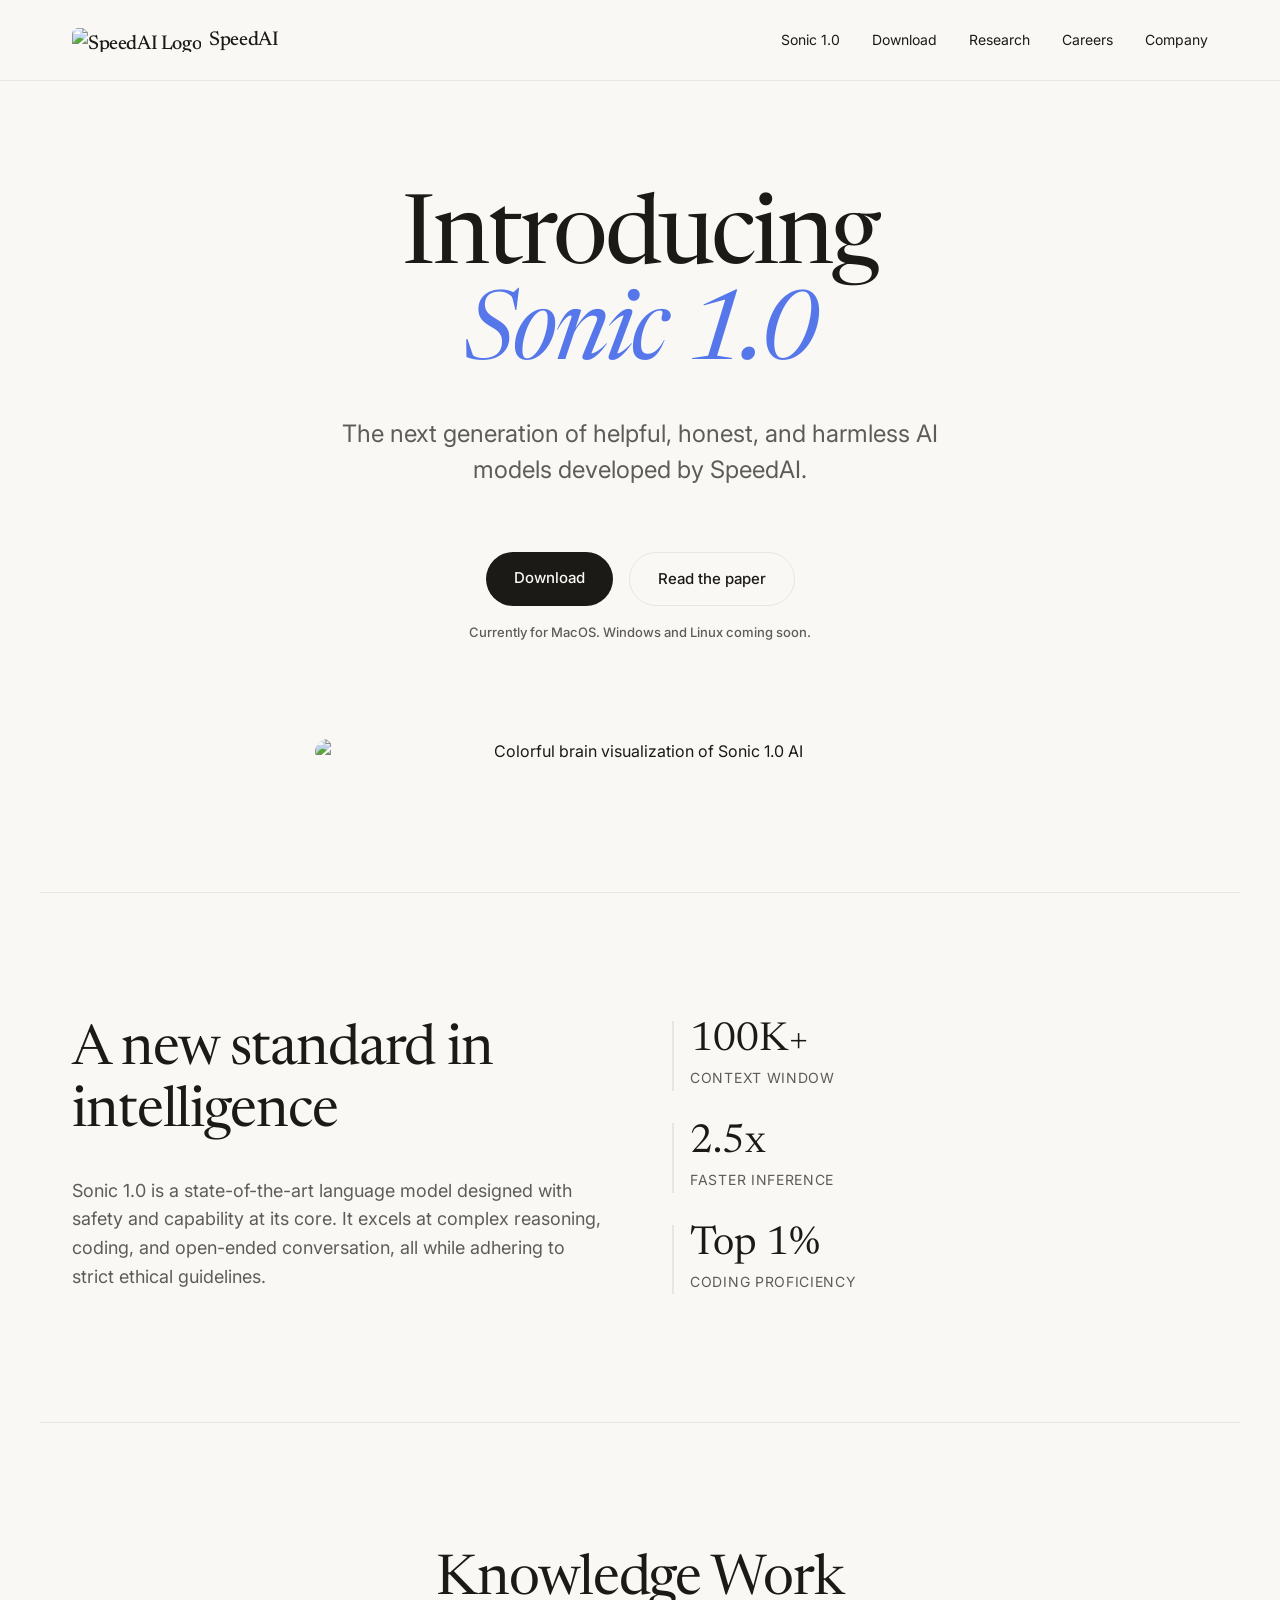
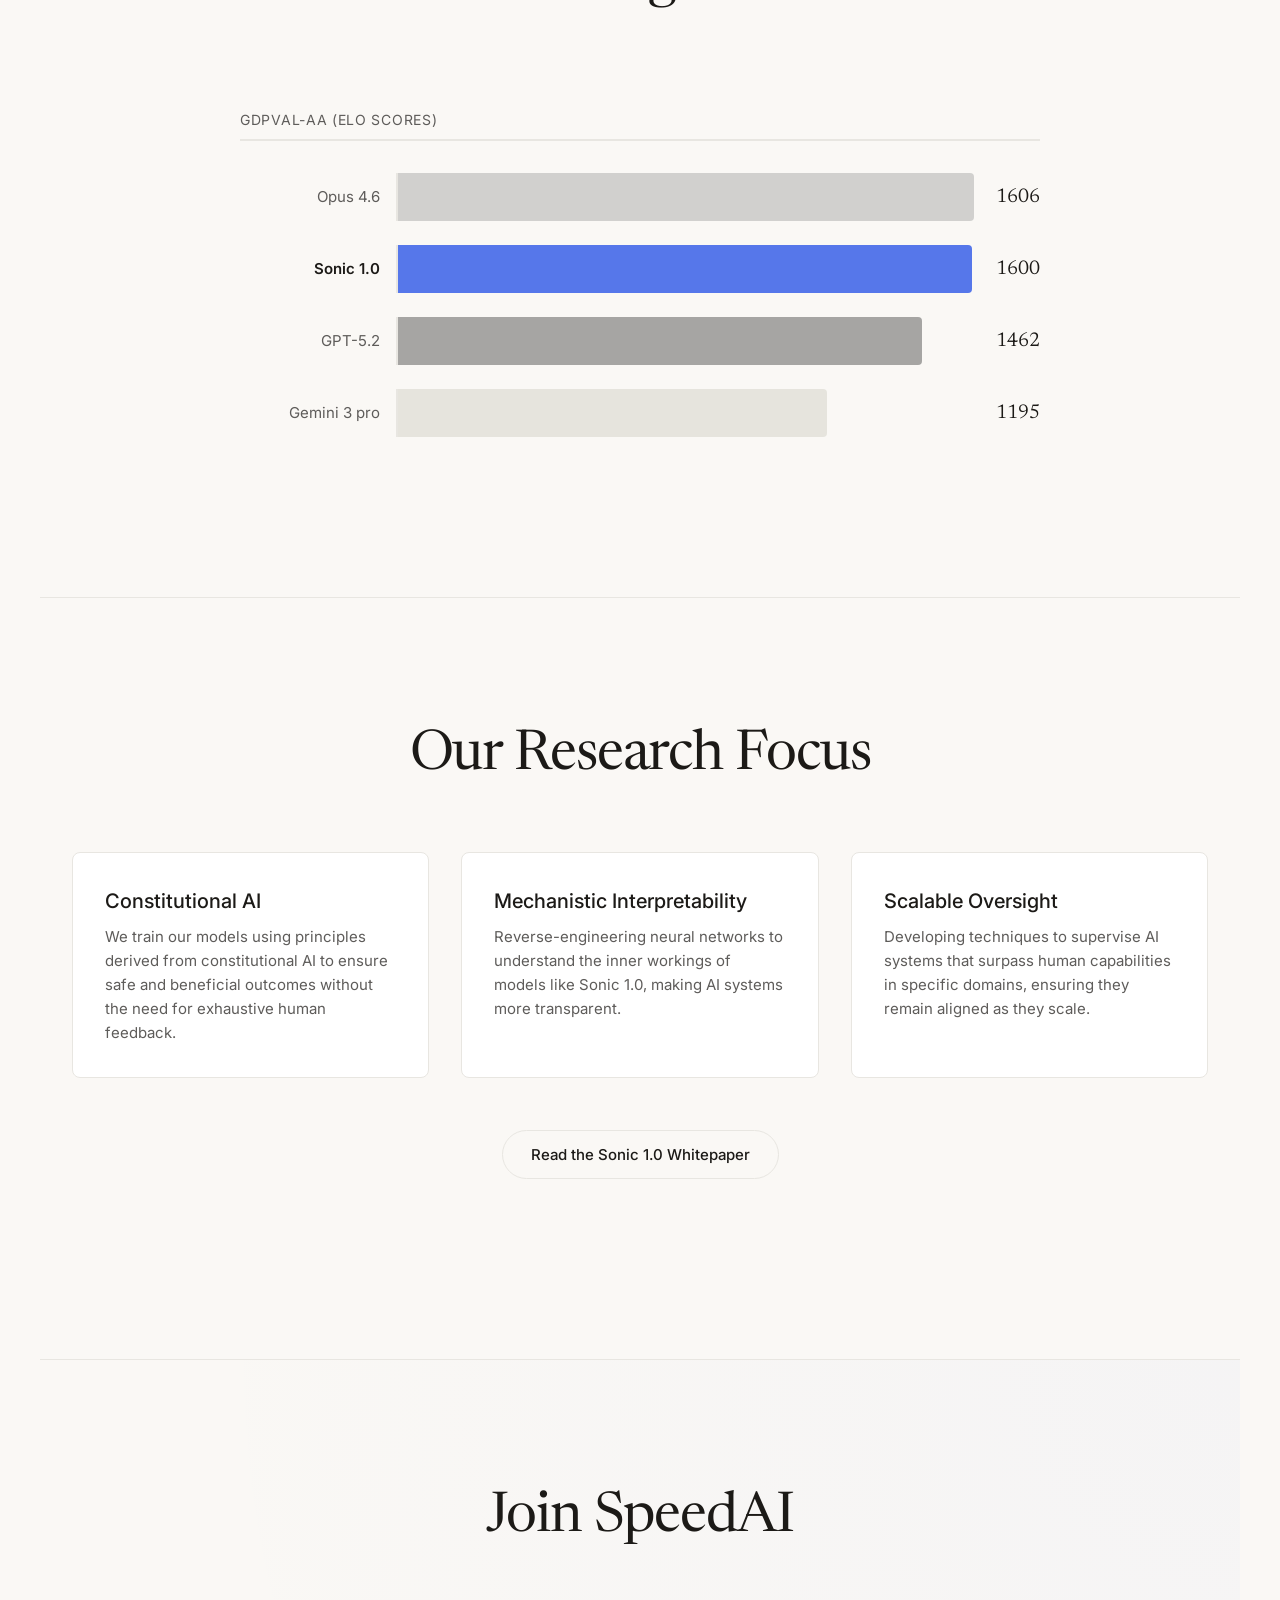
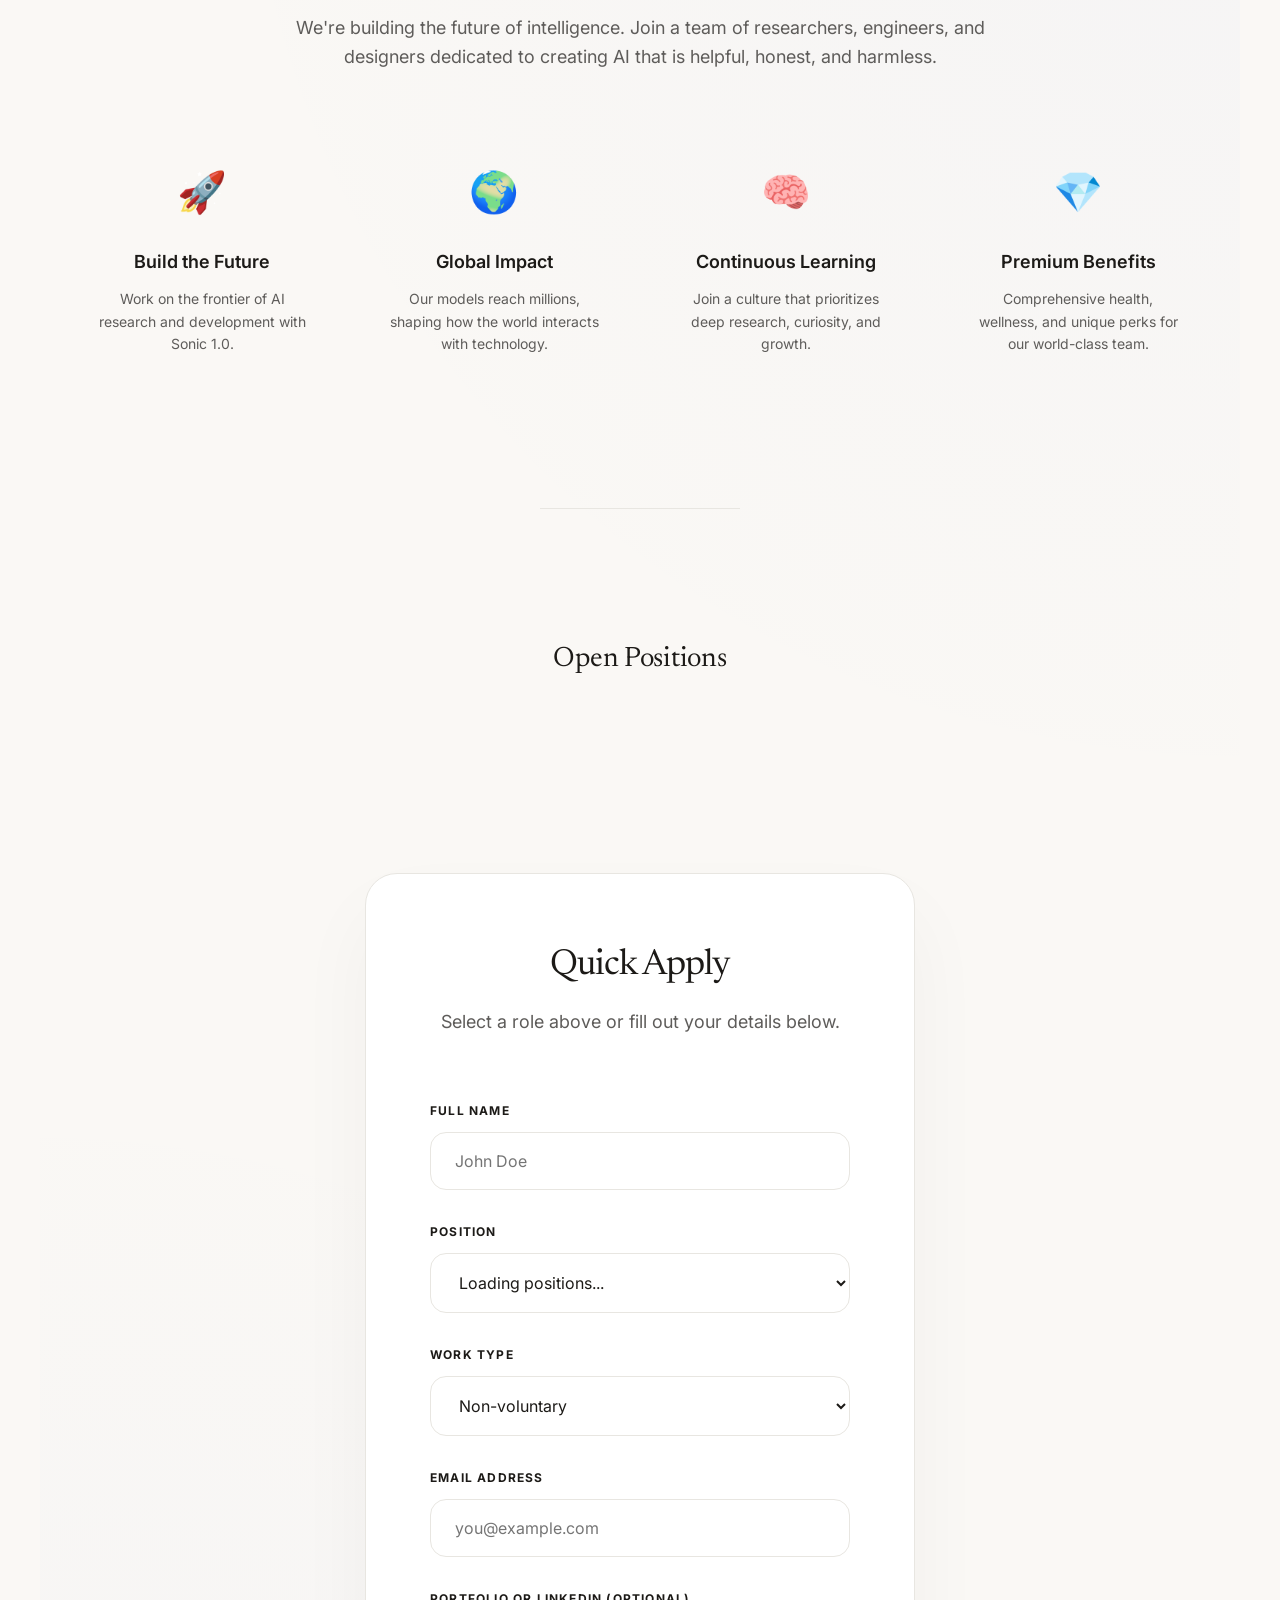
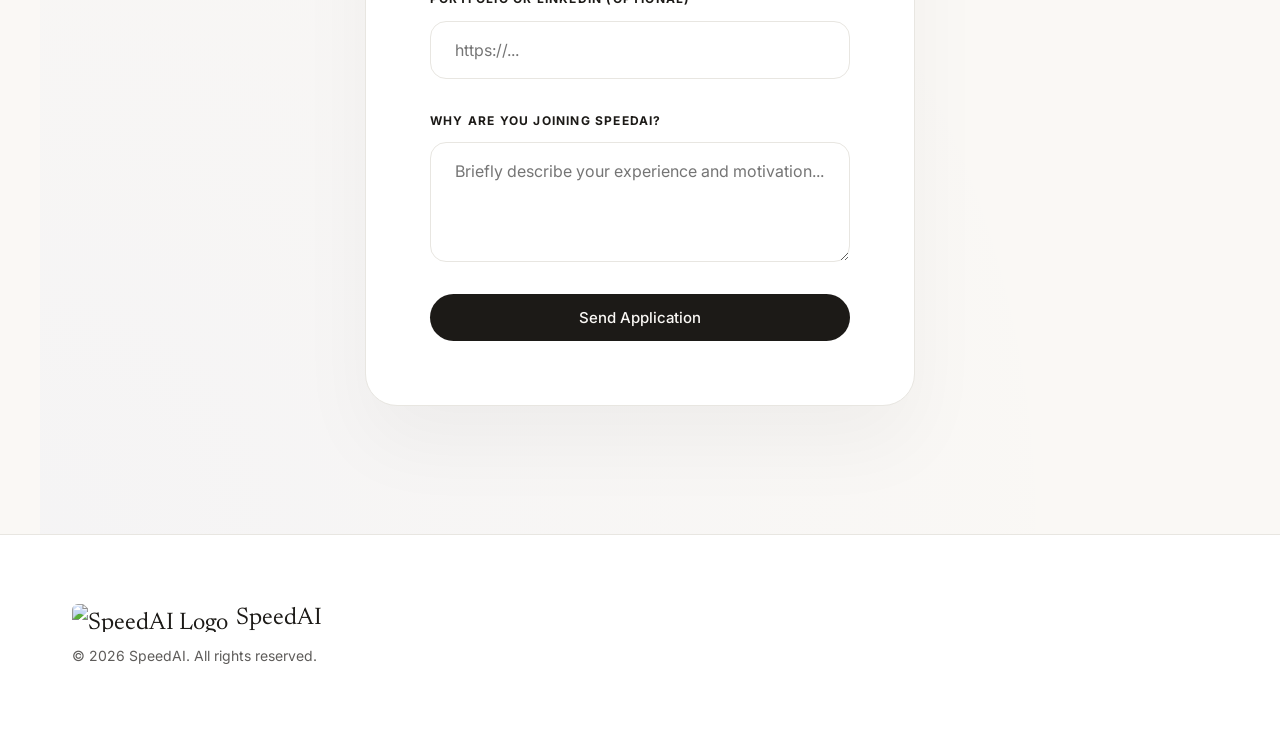
==== index.html @ cc4be92e "Deployment of SonicAI web with installer and platform widgets" ====
<!DOCTYPE html>
<html lang="en">

<head>
    <meta charset="UTF-8">
    <meta name="viewport" content="width=device-width, initial-scale=1.0">
    <meta name="description"
        content="SpeedAI - Advancing AI with Sonic 1.0. Discover the next generation of artificial intelligence.">
    <title>SpeedAI | Welcome to Sonic 1.0</title>
    <!-- Google Fonts -->
    <link rel="preconnect" href="https://fonts.googleapis.com">
    <link rel="preconnect" href="https://fonts.gstatic.com" crossorigin>
    <link
        href="https://fonts.googleapis.com/css2?family=Inter:wght@300;400;500;600&family=Newsreader:ital,opsz,wght@0,6..72,300;0,6..72,400;0,6..72,500;1,6..72,300;1,6..72,400&display=swap"
        rel="stylesheet">
    <link rel="stylesheet" href="style.css">
</head>

<body>
    <nav class="navbar">
        <div class="nav-container">
            <a href="#" class="nav-logo">
                <img src="assets/logo.png" alt="SpeedAI Logo" class="nav-logo-img">
                SpeedAI
            </a>
            <div class="nav-links">
                <a href="#sonic" class="nav-link">Sonic 1.0</a>
                <a href="downloads.html" class="nav-link">Download</a>
                <a href="#research" class="nav-link">Research</a>
                <a href="#careers" class="nav-link">Careers</a>
                <a href="#company" class="nav-link">Company</a>
            </div>
        </div>
    </nav>

    <main>
        <section class="hero-section">
            <div class="hero-content fade-in-up">
                <h1 class="hero-title">Introducing<br><span class="hero-brand">Sonic 1.0</span></h1>
                <p class="hero-subtitle">The next generation of helpful, honest, and harmless AI models developed by
                    SpeedAI.</p>
                <div class="hero-buttons">
                    <a href="downloads.html" class="btn btn-primary">Download</a>
                    <a href="assets/Sonic_1_0_Research_Whitepaper.pdf" target="_blank" class="btn btn-secondary">Read
                        the paper</a>
                </div>
                <div class="hero-availability">
                    Currently for MacOS. Windows and Linux coming soon.
                </div>
            </div>
            <div class="hero-image-container fade-in-up delay-1">
                <img src="assets/sonic-brain.jpg" alt="Colorful brain visualization of Sonic 1.0 AI" class="hero-image">
            </div>
        </section>

        <section id="sonic" class="details-section">
            <div class="content-grid">
                <div class="grid-text fade-in-up">
                    <h2 class="section-title">A new standard in intelligence</h2>
                    <p class="section-paragraph">Sonic 1.0 is a state-of-the-art language
                        model designed with safety and
                        capability at its core. It excels at complex reasoning, coding, and open-ended conversation, all
                        while adhering to strict ethical guidelines.</p>
                </div>
                <div class="grid-stats fade-in-up delay-1">
                    <div class="stat-card">
                        <span class="stat-number">100K+</span>
                        <span class="stat-label">Context Window</span>
                    </div>
                    <div class="stat-card">
                        <span class="stat-number">2.5x</span>
                        <span class="stat-label">Faster Inference</span>
                    </div>
                    <div class="stat-card">
                        <span class="stat-number">Top 1%</span>
                        <span class="stat-label">Coding Proficiency</span>
                    </div>
                </div>
            </div>
        </section>

        <section class="benchmark-section">
            <div class="benchmark-container fade-in-up">
                <h2 class="section-title text-center">Knowledge Work</h2>
                <div class="custom-chart-wrapper">
                    <div class="chart-header">
                        <p class="chart-subtitle">GDPval-AA (Elo scores)</p>
                    </div>

                    <div class="chart-bars">
                        <div class="chart-row">
                            <div class="chart-label">Opus 4.6</div>
                            <div class="chart-bar-container">
                                <div class="chart-track">
                                    <div class="chart-bar bg-opus" style="width: 100%;"></div>
                                </div>
                                <span class="chart-value">1606</span>
                            </div>
                        </div>

                        <div class="chart-row active-model">
                            <div class="chart-label">Sonic 1.0</div>
                            <div class="chart-bar-container">
                                <div class="chart-track">
                                    <div class="chart-bar bg-sonic" style="width: 99.6%;"></div>
                                </div>
                                <span class="chart-value">1600</span>
                            </div>
                        </div>

                        <div class="chart-row">
                            <div class="chart-label">GPT-5.2</div>
                            <div class="chart-bar-container">
                                <div class="chart-track">
                                    <div class="chart-bar bg-gpt" style="width: 91%;"></div>
                                </div>
                                <span class="chart-value">1462</span>
                            </div>
                        </div>

                        <div class="chart-row">
                            <div class="chart-label">Gemini 3 pro</div>
                            <div class="chart-bar-container">
                                <div class="chart-track">
                                    <div class="chart-bar bg-gemini" style="width: 74.4%;"></div>
                                </div>
                                <span class="chart-value">1195</span>
                            </div>
                        </div>
                    </div>
                </div>
            </div>
        </section>

        <section id="research" class="research-section">
            <div class="research-container fade-in-up">
                <h2 class="section-title text-center">Our Research Focus</h2>
                <div class="cards-container">
                    <div class="research-card">
                        <h3>Constitutional AI</h3>
                        <p>We train our models using principles derived from constitutional AI to ensure safe and
                            beneficial outcomes without the need for exhaustive human feedback.</p>
                    </div>
                    <div class="research-card">
                        <h3>Mechanistic Interpretability</h3>
                        <p>Reverse-engineering neural networks to understand the inner workings of models like Sonic
                            1.0, making AI systems more transparent.</p>
                    </div>
                    <div class="research-card">
                        <h3>Scalable Oversight</h3>
                        <p>Developing techniques to supervise AI systems that surpass human capabilities in specific
                            domains, ensuring they remain aligned as they scale.</p>
                    </div>
                </div>
                <div class="text-center" style="margin-top: var(--spacing-xl);">
                    <a href="assets/Sonic_1_0_Research_Whitepaper.pdf" target="_blank" class="btn btn-secondary">Read
                        the Sonic 1.0 Whitepaper</a>
                </div>
            </div>
        </section>
        <section id="careers" class="careers-section">
            <div class="careers-container">
                <h2 class="section-title text-center">Join SpeedAI</h2>
                <p class="section-paragraph text-center" style="max-width: 700px; margin: 0 auto var(--spacing-xl);">
                    We're building the future of intelligence. Join a team of researchers, engineers, and designers
                    dedicated to creating AI that is helpful, honest, and harmless.</p>

                <div class="benefits-grid">
                    <div class="benefit-item">
                        <div class="benefit-icon">🚀</div>
                        <h4>Build the Future</h4>
                        <p>Work on the frontier of AI research and development with Sonic 1.0.</p>
                    </div>
                    <div class="benefit-item">
                        <div class="benefit-icon">🌍</div>
                        <h4>Global Impact</h4>
                        <p>Our models reach millions, shaping how the world interacts with technology.</p>
                    </div>
                    <div class="benefit-item">
                        <div class="benefit-icon">🧠</div>
                        <h4>Continuous Learning</h4>
                        <p>Join a culture that prioritizes deep research, curiosity, and growth.</p>
                    </div>
                    <div class="benefit-item">
                        <div class="benefit-icon">💎</div>
                        <h4>Premium Benefits</h4>
                        <p>Comprehensive health, wellness, and unique perks for our world-class team.</p>
                    </div>
                </div>

                <div class="section-divider"></div>

                <h3 class="subsection-title text-center">Open Positions</h3>

                <div class="openings-grid">
                    <!-- Loaded automatically from jobs.json -->
                </div>

                <div id="apply-form-container" class="apply-form-wrapper" style="margin-top: var(--spacing-xxl);">
                    <div class="form-header text-center">
                        <h3 class="serif">Quick Apply</h3>
                        <p>Select a role above or fill out your details below.</p>
                    </div>
                    <form id="careers-form" class="careers-form">
                        <div class="form-group">
                            <label for="full-name">Full Name</label>
                            <input type="text" id="full-name" name="fullName" placeholder="John Doe" required>
                        </div>
                        <div class="form-group">
                            <label for="role">Position</label>
                            <select id="role" name="role" required>
                                <option value="" disabled selected>Loading positions...</option>
                                <!-- Loaded automatically from jobs.json -->
                            </select>
                        </div>
                        <div class="form-group">
                            <label for="work-type">Work Type</label>
                            <select id="work-type" name="workType" required>
                                <option value="Non-voluntary">Non-voluntary</option>
                                <option value="Voluntary">Voluntary</option>
                            </select>
                        </div>
                        <div class="form-group">
                            <label for="email">Email Address</label>
                            <input type="email" id="email" name="email" placeholder="you@example.com" required>
                        </div>
                        <div class="form-group">
                            <label for="portfolio">Portfolio or LinkedIn (Optional)</label>
                            <input type="url" id="portfolio" name="portfolio" placeholder="https://...">
                        </div>
                        <div class="form-group">
                            <label for="message">Why are you joining SpeedAI?</label>
                            <textarea id="message" name="message" rows="4"
                                placeholder="Briefly describe your experience and motivation..."></textarea>
                        </div>
                        <button type="submit" class="btn btn-primary w-full">Send Application</button>
                    </form>
                    <script>
                        if (sessionStorage.getItem('speedai_submitted') === 'true') {
                            document.getElementById('careers-form').classList.add('hidden');
                            document.getElementById('form-success').classList.remove('hidden');
                        }
                    </script>
                    <div id="form-success" class="form-success-msg hidden">
                        <p>Thank you for your interest! We'll be in touch soon.</p>
                    </div>
                </div>
            </div>
        </section>
    </main>

    <footer class="footer">
        <div class="footer-container">
            <div class="footer-brand">
                <div class="footer-logo">
                    <img src="assets/logo.png" alt="SpeedAI Logo" class="footer-logo-img">
                    SpeedAI
                </div>
                <p class="footer-copy">&copy; 2026 SpeedAI. All rights reserved.</p>
            </div>
        </div>
    </footer>



    <script src="main.js"></script>
</body>

</html>
---- style.css ----
:root {
    --bg-color: #FAF8F5;
    --text-color: #1C1A17;
    --text-secondary: #5E5C5A;
    --border-color: #E8E6E1;
    --btn-primary-bg: #1C1A17;
    --btn-primary-text: #FAF8F5;
    --btn-secondary-bg: transparent;
    --btn-secondary-text: #1C1A17;
    --btn-hover-bg: #3B3936;

    --font-serif: 'Newsreader',
        'Georgia',
        serif;
    --font-sans: 'Inter',
        system-ui,
        -apple-system,
        sans-serif;

    --spacing-sm: 0.5rem;
    --spacing-md: 1rem;
    --spacing-lg: 2rem;
    --spacing-xl: 4rem;
    --spacing-xxl: 8rem;
}

* {
    margin: 0;
    padding: 0;
    box-sizing: border-box;
}

html {
    scroll-behavior: smooth;
}

body {
    background-color: var(--bg-color);
    color: var(--text-color);
    font-family: var(--font-sans);
    line-height: 1.6;
    overflow-x: hidden;
    -webkit-font-smoothing: antialiased;
    -moz-osx-font-smoothing: grayscale;
}

/* Typography styles */
h1,
h2,
h3,
h4,
.serif {
    font-family: var(--font-serif);
    font-weight: 400;
    color: var(--text-color);
}

h1 i {
    font-style: italic;
    font-weight: 300;
}

p {
    color: var(--text-secondary);
}

a {
    text-decoration: none;
    color: inherit;
    transition: color 0.2s ease;
}

a:hover {
    color: var(--text-secondary);
}

/* Navbar */
.navbar {
    position: fixed;
    top: 0;
    left: 0;
    width: 100%;
    border-bottom: 1px solid var(--border-color);
    background-color: rgba(250, 248, 245, 0.85);
    /* Matches --bg-color */
    backdrop-filter: blur(12px);
    z-index: 1000;
}

.nav-container {
    max-width: 1200px;
    margin: 0 auto;
    padding: 1.5rem var(--spacing-lg);
    display: flex;
    justify-content: space-between;
    align-items: center;
}

.nav-logo {
    display: flex;
    align-items: center;
    gap: 0.5rem;
    font-family: var(--font-serif);
    font-size: 1.25rem;
    font-weight: 500;
    letter-spacing: -0.02em;
}

.nav-logo-img {
    height: 1.5rem;
    width: auto;
    border-radius: 6px;
}

.nav-links {
    display: flex;
    gap: 2rem;
}

.nav-link {
    font-size: 0.875rem;
    font-weight: 400;
}

/* Hero Section */
.hero-section {
    max-width: 1200px;
    margin: 0 auto;
    padding: calc(var(--spacing-xxl) + 4rem) var(--spacing-lg) var(--spacing-xxl);
    display: flex;
    flex-direction: column;
    align-items: center;
    text-align: center;
}

.hero-title {
    font-size: clamp(3rem, 8vw, 6rem);
    line-height: 1;
    letter-spacing: -0.03em;
    margin-bottom: var(--spacing-lg);
}

.hero-brand {
    color: #5677ea;
    /* Matches logo color */
    font-style: italic;
    font-weight: 400;
}

.hero-subtitle {
    font-size: clamp(1.125rem, 2vw, 1.5rem);
    max-width: 600px;
    margin: 0 auto var(--spacing-xl);
    line-height: 1.5;
}

/* Buttons */
.hero-buttons {
    display: flex;
    gap: 1rem;
    justify-content: center;
    margin-bottom: 1rem;
}

.hero-availability {
    font-size: 0.8125rem;
    color: var(--text-secondary);
    margin-bottom: var(--spacing-xl);
    font-weight: 500;
}

.btn {
    padding: 0.875rem 1.75rem;
    border-radius: 9999px;
    font-size: 0.9375rem;
    font-weight: 500;
    cursor: pointer;
    transition: all 0.3s cubic-bezier(0.25, 0.8, 0.25, 1);
    font-family: var(--font-sans);
    border: none;
}

.btn-primary {
    background-color: var(--btn-primary-bg);
    color: var(--btn-primary-text);
}

.btn-primary:hover {
    background-color: var(--btn-hover-bg);
    transform: translateY(-2px);
    box-shadow: 0 4px 12px rgba(0, 0, 0, 0.1);
}

.btn-secondary {
    background-color: var(--btn-secondary-bg);
    color: var(--btn-secondary-text);
    border: 1px solid var(--border-color);
}

.btn-secondary:hover {
    border-color: var(--text-color);
    background-color: rgba(0, 0, 0, 0.03);
}

/* Hero Image Visualization */
.hero-image-container {
    width: 100%;
    max-width: 650px;
    margin: 0 auto;
    border-radius: 12px;
    overflow: hidden;
    margin-top: var(--spacing-lg);
}

.hero-image {
    width: 100%;
    height: auto;
    display: block;
    mix-blend-mode: multiply;
    /* Helps the image blend into cream background if it has white */
    border-radius: 16px;
    box-shadow: 0 10px 40px rgba(0, 0, 0, 0.05);
    animation: simple-float 8s ease-in-out infinite;
}

@keyframes simple-float {
    0% {
        transform: translateY(0px);
    }

    50% {
        transform: translateY(-5px);
    }

    100% {
        transform: translateY(0px);
    }
}

/* Details Section */
.details-section,
.research-section {
    max-width: 1200px;
    margin: 0 auto;
    padding: var(--spacing-xxl) var(--spacing-lg);
    border-top: 1px solid var(--border-color);
}

.content-grid {
    display: grid;
    grid-template-columns: 1fr;
    gap: var(--spacing-xl);
}

@media (min-width: 768px) {
    .content-grid {
        grid-template-columns: 1fr 1fr;
    }
}

.section-title {
    font-size: clamp(2rem, 5vw, 3.5rem);
    line-height: 1.1;
    margin-bottom: var(--spacing-lg);
    letter-spacing: -0.02em;
}

.section-paragraph {
    font-size: 1.125rem;
    line-height: 1.6;
}

/* Grid Stats */
.grid-stats {
    display: flex;
    flex-direction: column;
    gap: var(--spacing-lg);
    justify-content: center;
}

.stat-card {
    border-left: 2px solid var(--border-color);
    padding-left: var(--spacing-md);
    transition: border-color 0.3s ease;
}

.stat-card:hover {
    border-color: var(--text-color);
}

.stat-number {
    display: block;
    font-family: var(--font-serif);
    font-size: 2.5rem;
    color: var(--text-color);
    margin-bottom: 0.25rem;
    line-height: 1;
}

.stat-label {
    font-size: 0.875rem;
    color: var(--text-secondary);
    text-transform: uppercase;
    letter-spacing: 0.05em;
}

/* Research Cards */
.text-center {
    text-align: center;
    margin-bottom: var(--spacing-xl);
}

.cards-container {
    display: grid;
    grid-template-columns: 1fr;
    gap: var(--spacing-lg);
}

@media (min-width: 768px) {
    .cards-container {
        grid-template-columns: repeat(3, 1fr);
    }
}

.research-card {
    padding: var(--spacing-lg);
    border: 1px solid var(--border-color);
    border-radius: 8px;
    background-color: #fff;
    transition: transform 0.4s cubic-bezier(0.25, 0.8, 0.25, 1), box-shadow 0.4s ease;
}

.research-card:hover {
    transform: translateY(-5px);
    box-shadow: 0 12px 30px rgba(0, 0, 0, 0.05);
}

.research-card h3 {
    font-family: var(--font-sans);
    font-size: 1.25rem;
    font-weight: 500;
    margin-bottom: var(--spacing-sm);
    color: var(--text-color);
}

.research-card p {
    font-size: 0.9375rem;
}

/* Benchmark Section */
.benchmark-section {
    max-width: 1200px;
    margin: 0 auto;
    padding: var(--spacing-xxl) var(--spacing-lg);
    border-top: 1px solid var(--border-color);
}

.benchmark-container {
    width: 100%;
}

.benchmark-image {
    max-width: 100%;
    height: auto;
    border-radius: 12px;
    box-shadow: 0 4px 20px rgba(0, 0, 0, 0.05);
}

/* Custom CSS Chart for Anthropic style */
.custom-chart-wrapper {
    max-width: 800px;
    margin: 0 auto;
    background-color: transparent;
    border-radius: 12px;
    padding: var(--spacing-lg) 0;
}

.chart-header {
    margin-bottom: var(--spacing-lg);
    border-bottom: 2px solid var(--border-color);
    padding-bottom: var(--spacing-sm);
    text-align: left;
}

.chart-subtitle {
    font-size: 0.875rem;
    color: var(--text-secondary);
    text-transform: uppercase;
    letter-spacing: 0.05em;
    font-family: var(--font-sans);
}

.chart-bars {
    display: flex;
    flex-direction: column;
    gap: 1.5rem;
}

.chart-row {
    display: flex;
    align-items: center;
    gap: 1rem;
}

.chart-label {
    width: 140px;
    font-size: 0.9375rem;
    font-weight: 400;
    color: var(--text-secondary);
    text-align: right;
    font-family: var(--font-sans);
}

.active-model .chart-label {
    color: var(--text-color);
    font-weight: 600;
}

.chart-bar-container {
    flex-grow: 1;
    display: flex;
    align-items: center;
    gap: 1rem;
}

.chart-track {
    flex-grow: 1;
    height: 48px;
    background-color: transparent;
    position: relative;
    border-left: 2px solid var(--border-color);
}

.chart-bar {
    height: 100%;
    border-radius: 0 4px 4px 0;
    transform: scaleX(0);
    transform-origin: left;
}

.fade-in-up.visible .chart-bar {
    animation: fill-bar 1.5s cubic-bezier(0.21, 1.02, 0.73, 1) forwards;
}

.chart-value {
    font-family: var(--font-serif);
    font-size: 1.25rem;
    color: var(--text-color);
    width: 50px;
    text-align: right;
}

/* Original Chart Colors modified to Anthropic editorial style */
.bg-opus {
    background-color: #D1D0CE;
}

.bg-sonic {
    background-color: #5677ea;
    /* Matches logo color */
}

.bg-gpt {
    background-color: #A6A5A3;
}

.bg-gemini {
    background-color: #E6E4DD;
}

@keyframes fill-bar {
    to {
        transform: scaleX(1);
    }
}

/* Footer Section */
.footer {
    border-top: 1px solid var(--border-color);
    padding: var(--spacing-xl) 0;
    background-color: #fff;
}

.footer-container {
    max-width: 1200px;
    margin: 0 auto;
    padding: 0 var(--spacing-lg);
    display: flex;
    flex-direction: column;
    gap: var(--spacing-lg);
}

@media (min-width: 768px) {
    .footer-container {
        flex-direction: row;
        justify-content: space-between;
        align-items: flex-end;
    }
}

.footer-logo {
    display: flex;
    align-items: center;
    gap: 0.5rem;
    font-family: var(--font-serif);
    font-size: 1.5rem;
    color: var(--text-color);
    margin-bottom: var(--spacing-sm);
}

.footer-logo-img {
    height: 1.75rem;
    width: auto;
    border-radius: 6px;
}

.footer-copy {
    font-size: 0.875rem;
}

.footer-links {
    display: flex;
    gap: 1.5rem;
}

.footer-links a {
    font-size: 0.875rem;
}

/* Careers Section */
.careers-section {
    max-width: 1200px;
    margin: 0 auto;
    padding: var(--spacing-xxl) var(--spacing-lg);
    border-top: 1px solid var(--border-color);
    background: radial-gradient(circle at top right, rgba(86, 119, 234, 0.03), transparent 40%),
        radial-gradient(circle at bottom left, rgba(86, 119, 234, 0.03), transparent 40%);
}

.benefits-grid {
    display: grid;
    grid-template-columns: 1fr;
    gap: 3rem;
    margin: var(--spacing-xl) 0;
}

@media (min-width: 768px) {
    .benefits-grid {
        grid-template-columns: repeat(2, 1fr);
    }
}

@media (min-width: 1024px) {
    .benefits-grid {
        grid-template-columns: repeat(4, 1fr);
        gap: 2rem;
    }
}

.benefit-item {
    text-align: center;
    padding: 1.5rem;
}

.benefit-icon {
    font-size: 2.5rem;
    margin-bottom: 1.5rem;
    display: block;
}

.benefit-item h4 {
    font-family: var(--font-sans);
    font-weight: 600;
    font-size: 1.125rem;
    margin-bottom: 0.75rem;
    color: var(--text-color);
}

.benefit-item p {
    font-size: 0.875rem;
    line-height: 1.6;
}

.section-divider {
    height: 1px;
    background-color: var(--border-color);
    margin: var(--spacing-xxl) auto;
    max-width: 200px;
}

.subsection-title {
    font-size: 1.75rem;
    margin-bottom: var(--spacing-xl);
    letter-spacing: -0.01em;
}

.openings-grid {
    display: grid;
    grid-template-columns: 1fr;
    gap: 1.5rem;
    margin-bottom: var(--spacing-xl);
}

@media (min-width: 768px) {
    .openings-grid {
        grid-template-columns: repeat(2, 1fr);
    }
}

@media (min-width: 1024px) {
    .openings-grid {
        grid-template-columns: repeat(3, 1fr);
    }
}

.opening-card {
    display: flex;
    flex-direction: column;
    padding: 2.5rem 2rem;
    border: 1px solid var(--border-color);
    border-radius: 20px;
    background-color: #fff;
    cursor: pointer;
    transition: all 0.4s cubic-bezier(0.25, 0.8, 0.25, 1);
    position: relative;
    overflow: hidden;
}

.opening-card::after {
    content: '';
    position: absolute;
    bottom: 0;
    left: 0;
    width: 0;
    height: 4px;
    background: #5677ea;
    transition: width 0.4s ease;
}

.opening-card:hover {
    border-color: var(--text-color);
    transform: translateY(-8px);
    box-shadow: 0 20px 40px rgba(0, 0, 0, 0.05);
}

.opening-card:hover::after {
    width: 100%;
}

.opening-badge {
    display: inline-block;
    font-size: 0.625rem;
    font-weight: 700;
    text-transform: uppercase;
    letter-spacing: 0.12em;
    color: #5677ea;
    border: 1px solid rgba(86, 119, 234, 0.2);
    padding: 0.2rem 0.6rem;
    border-radius: 4px;
    margin-bottom: 1.5rem;
    align-self: flex-start;
}

.opening-content h3 {
    font-family: var(--font-sans);
    font-size: 1.375rem;
    font-weight: 600;
    margin-bottom: 0.75rem;
    color: var(--text-color);
    line-height: 1.2;
}

.opening-content p {
    font-size: 0.9375rem;
    color: var(--text-secondary);
    margin-bottom: 2rem;
    line-height: 1.6;
}

.opening-footer {
    margin-top: auto;
    display: flex;
    justify-content: flex-start;
}

.btn-text {
    color: #5677ea;
    font-weight: 600;
    font-size: 0.875rem;
    transition: transform 0.2s ease;
}

.opening-card:hover .btn-text {
    transform: translateX(6px);
}

/* Form Styles */
.apply-form-wrapper {
    max-width: 550px;
    margin: 6rem auto 0;
    padding: 4rem;
    background-color: #fff;
    border: 1px solid var(--border-color);
    border-radius: 32px;
    box-shadow: 0 40px 80px rgba(0, 0, 0, 0.04);
}

.form-header h3 {
    font-size: 2.25rem;
    margin-bottom: 0.75rem;
    letter-spacing: -0.03em;
}

.form-header p {
    font-size: 1.125rem;
    margin-bottom: 3rem;
}

.careers-form {
    display: flex;
    flex-direction: column;
    gap: 2rem;
}

.form-group {
    display: flex;
    flex-direction: column;
    gap: 0.75rem;
}

.form-group label {
    font-size: 0.75rem;
    font-weight: 700;
    text-transform: uppercase;
    letter-spacing: 0.1em;
    color: var(--text-color);
}

.form-group input,
.form-group select,
.form-group textarea {
    padding: 1.125rem 1.5rem;
    border: 1.5px solid var(--border-color);
    border-radius: 16px;
    font-family: var(--font-sans);
    font-size: 1rem;
    background-color: #fff;
    transition: all 0.3s ease;
    color: var(--text-color);
}

.form-group textarea {
    resize: vertical;
    min-height: 120px;
}

.form-group input:focus,
.form-group select:focus,
.form-group textarea:focus {
    outline: none;
    border-color: #5677ea;
    box-shadow: 0 0 0 5px rgba(86, 119, 234, 0.1);
}

.w-full {
    width: 100%;
}

.form-success-msg {
    text-align: center;
    padding: 3rem;
    background-color: #f0fdf4;
    border: 1.5px solid #bbf7d0;
    border-radius: 20px;
}

.form-success-msg p {
    font-weight: 600;
    font-size: 1.25rem;
    color: #166534;
}

.hidden {
    display: none;
}
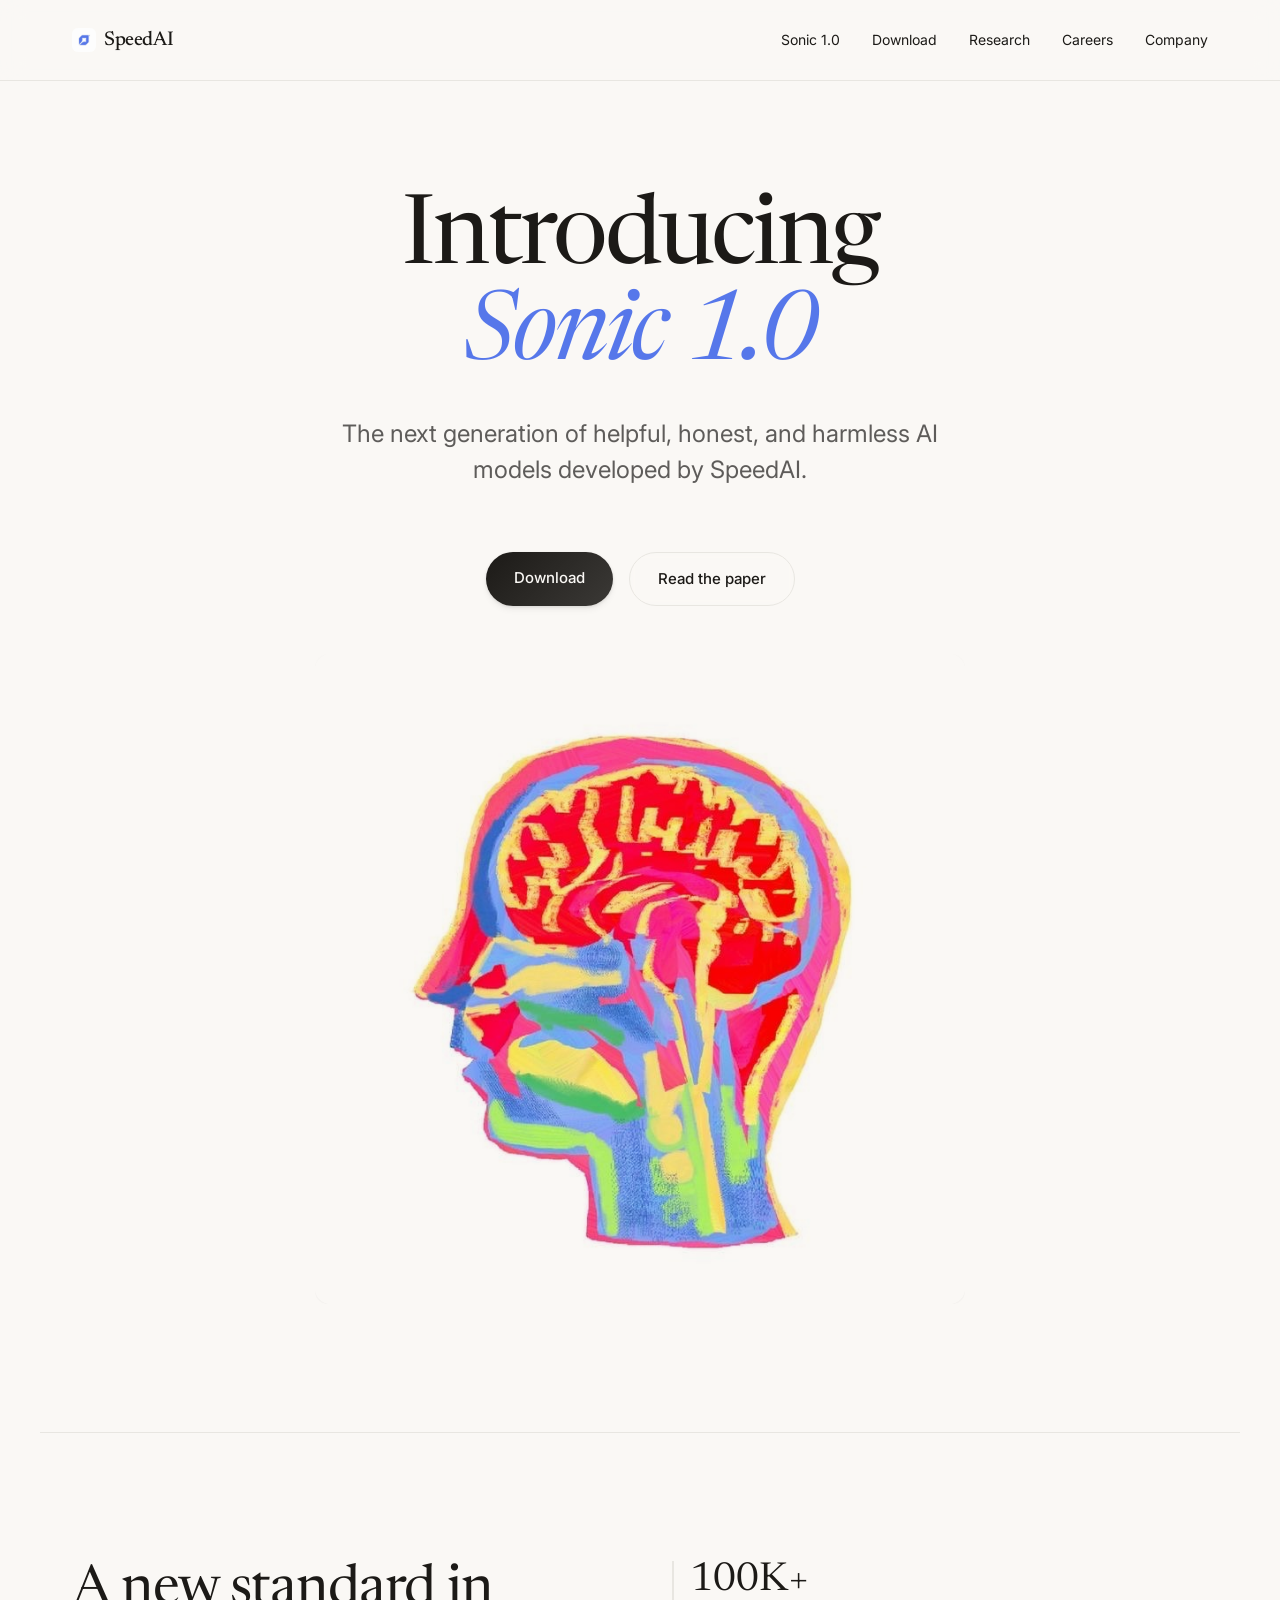
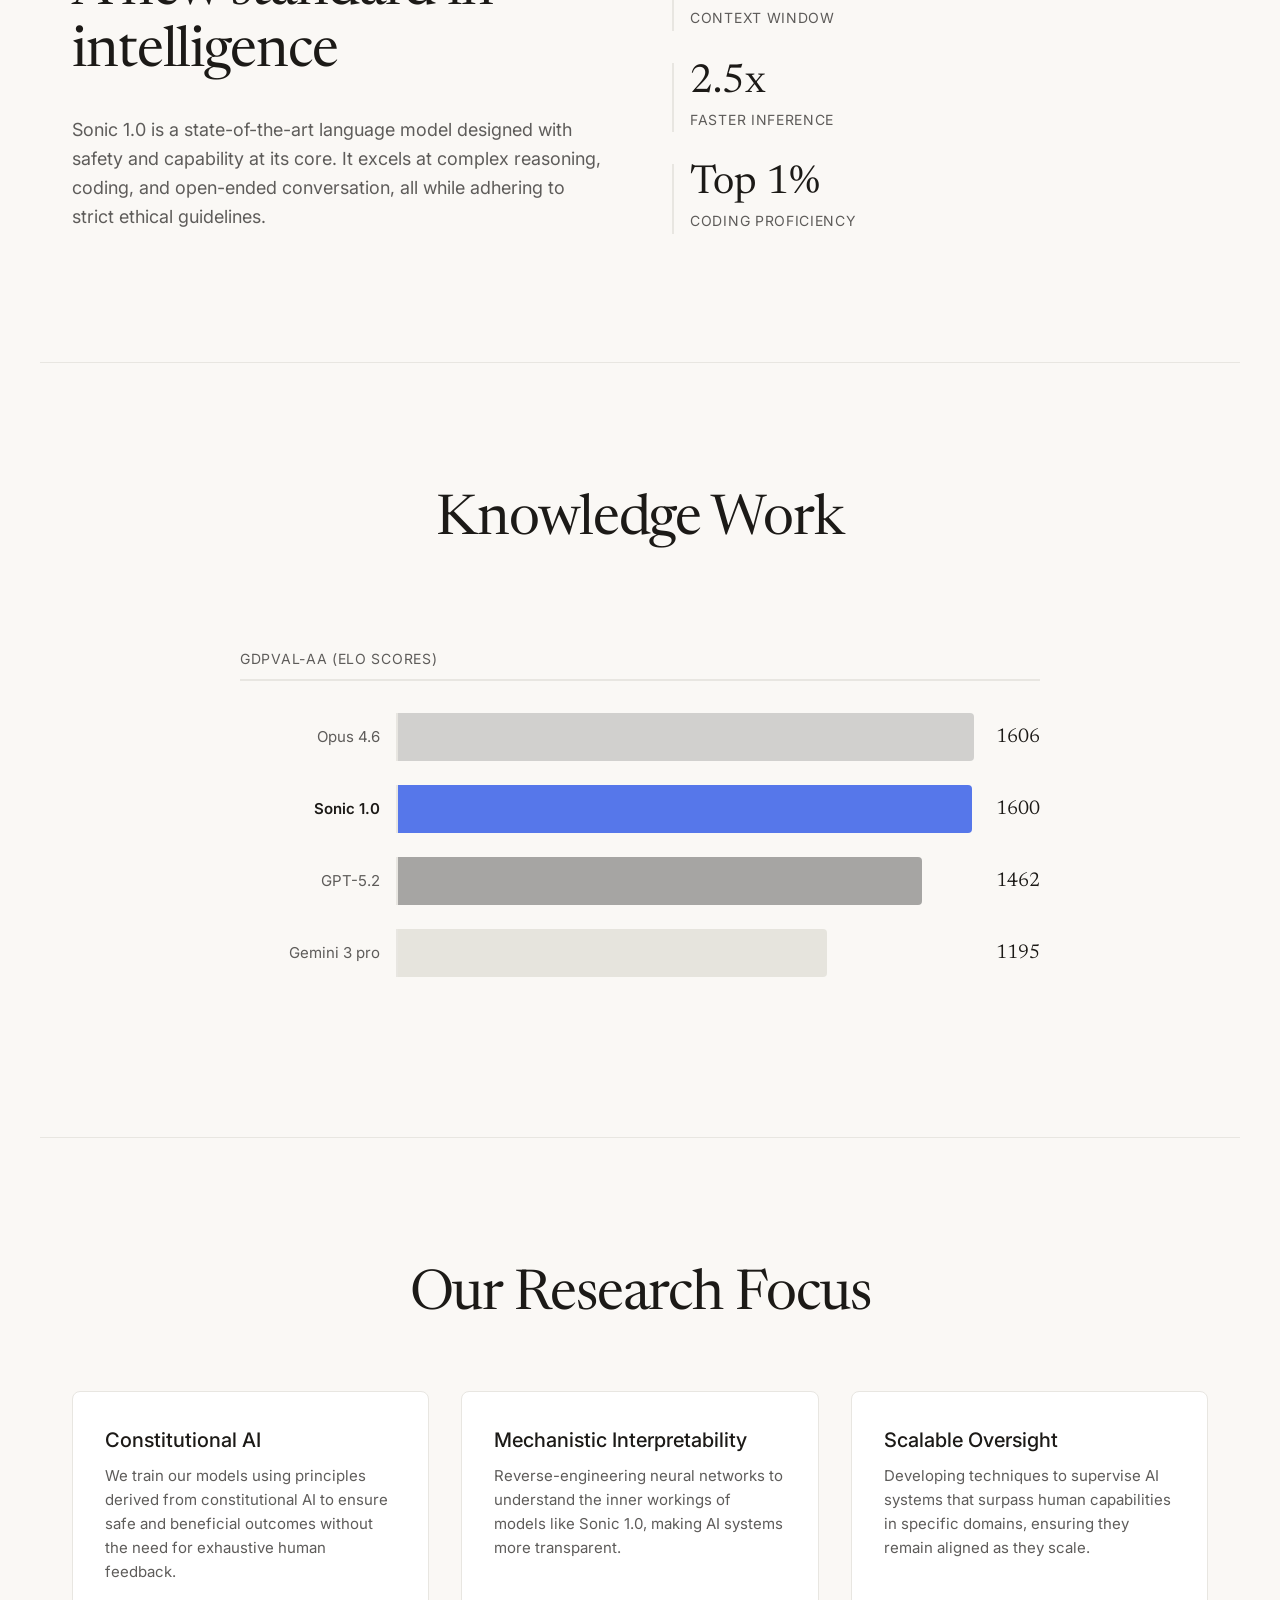
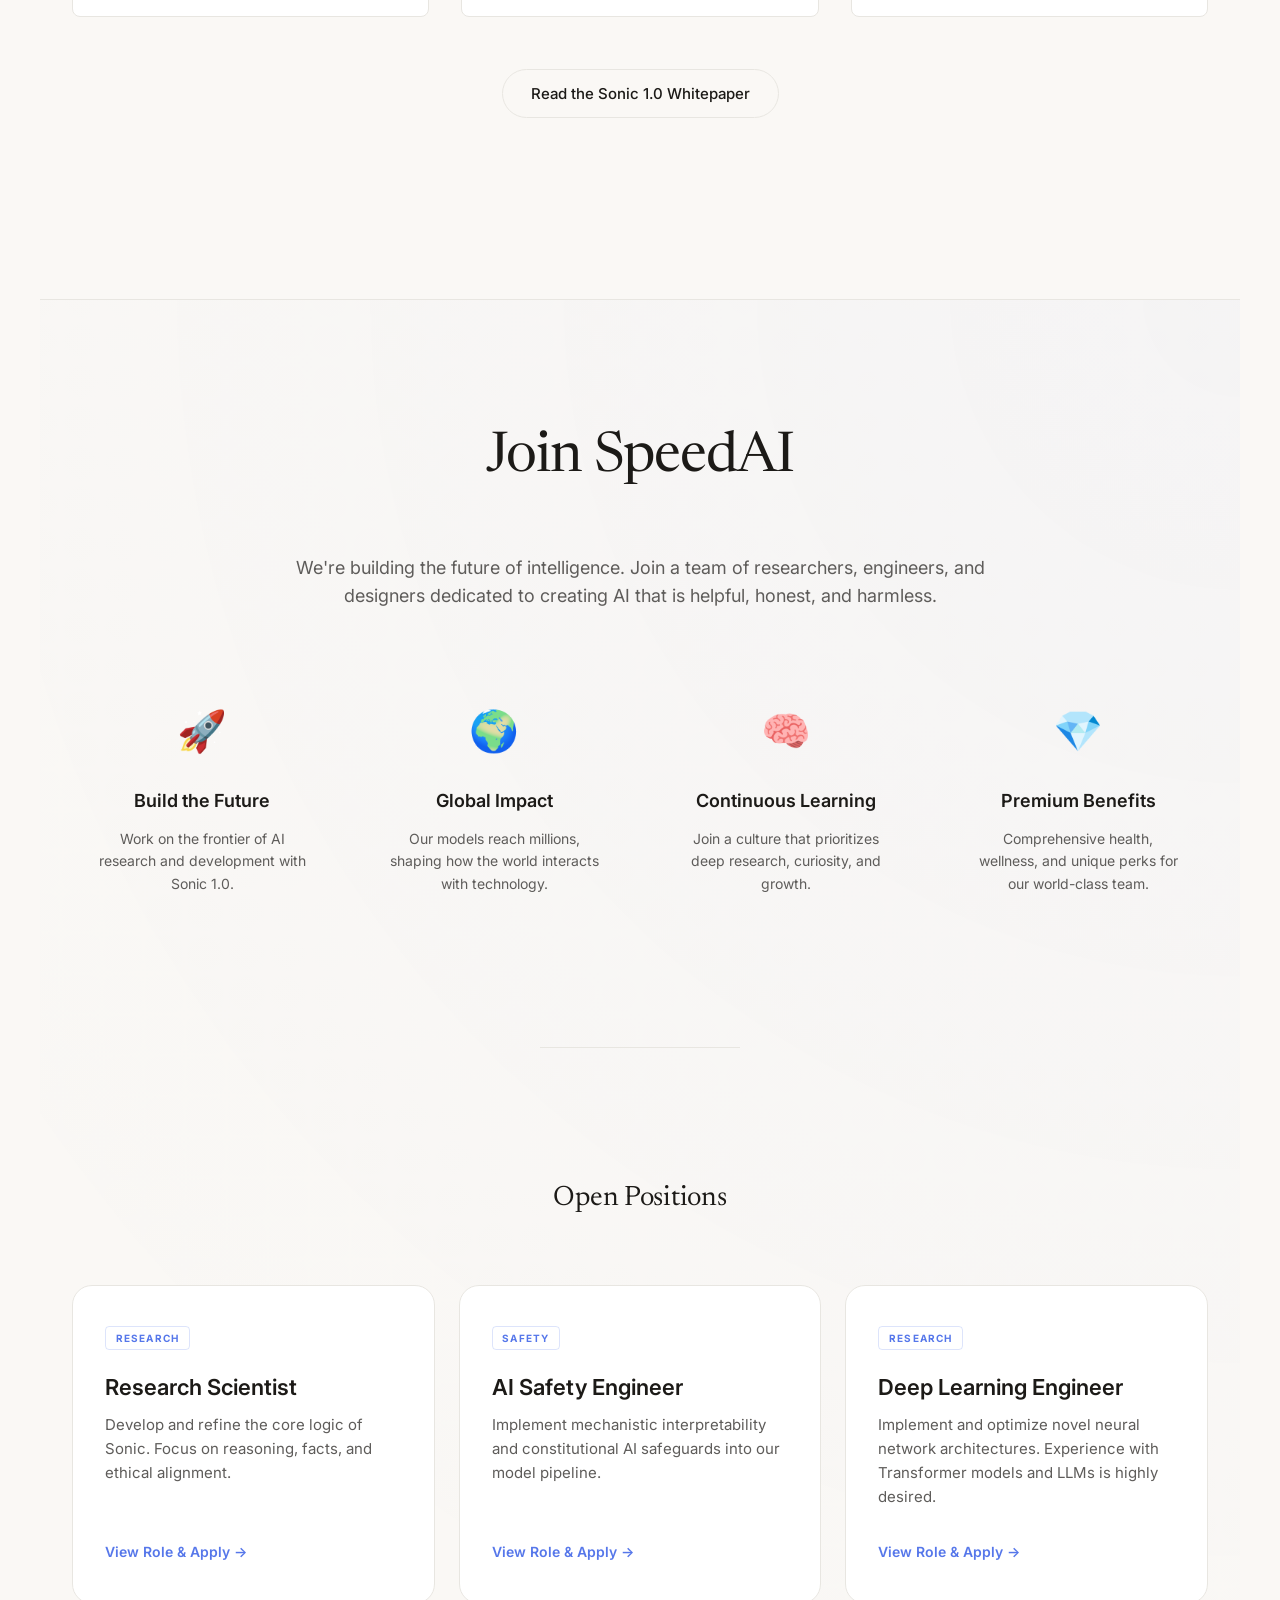
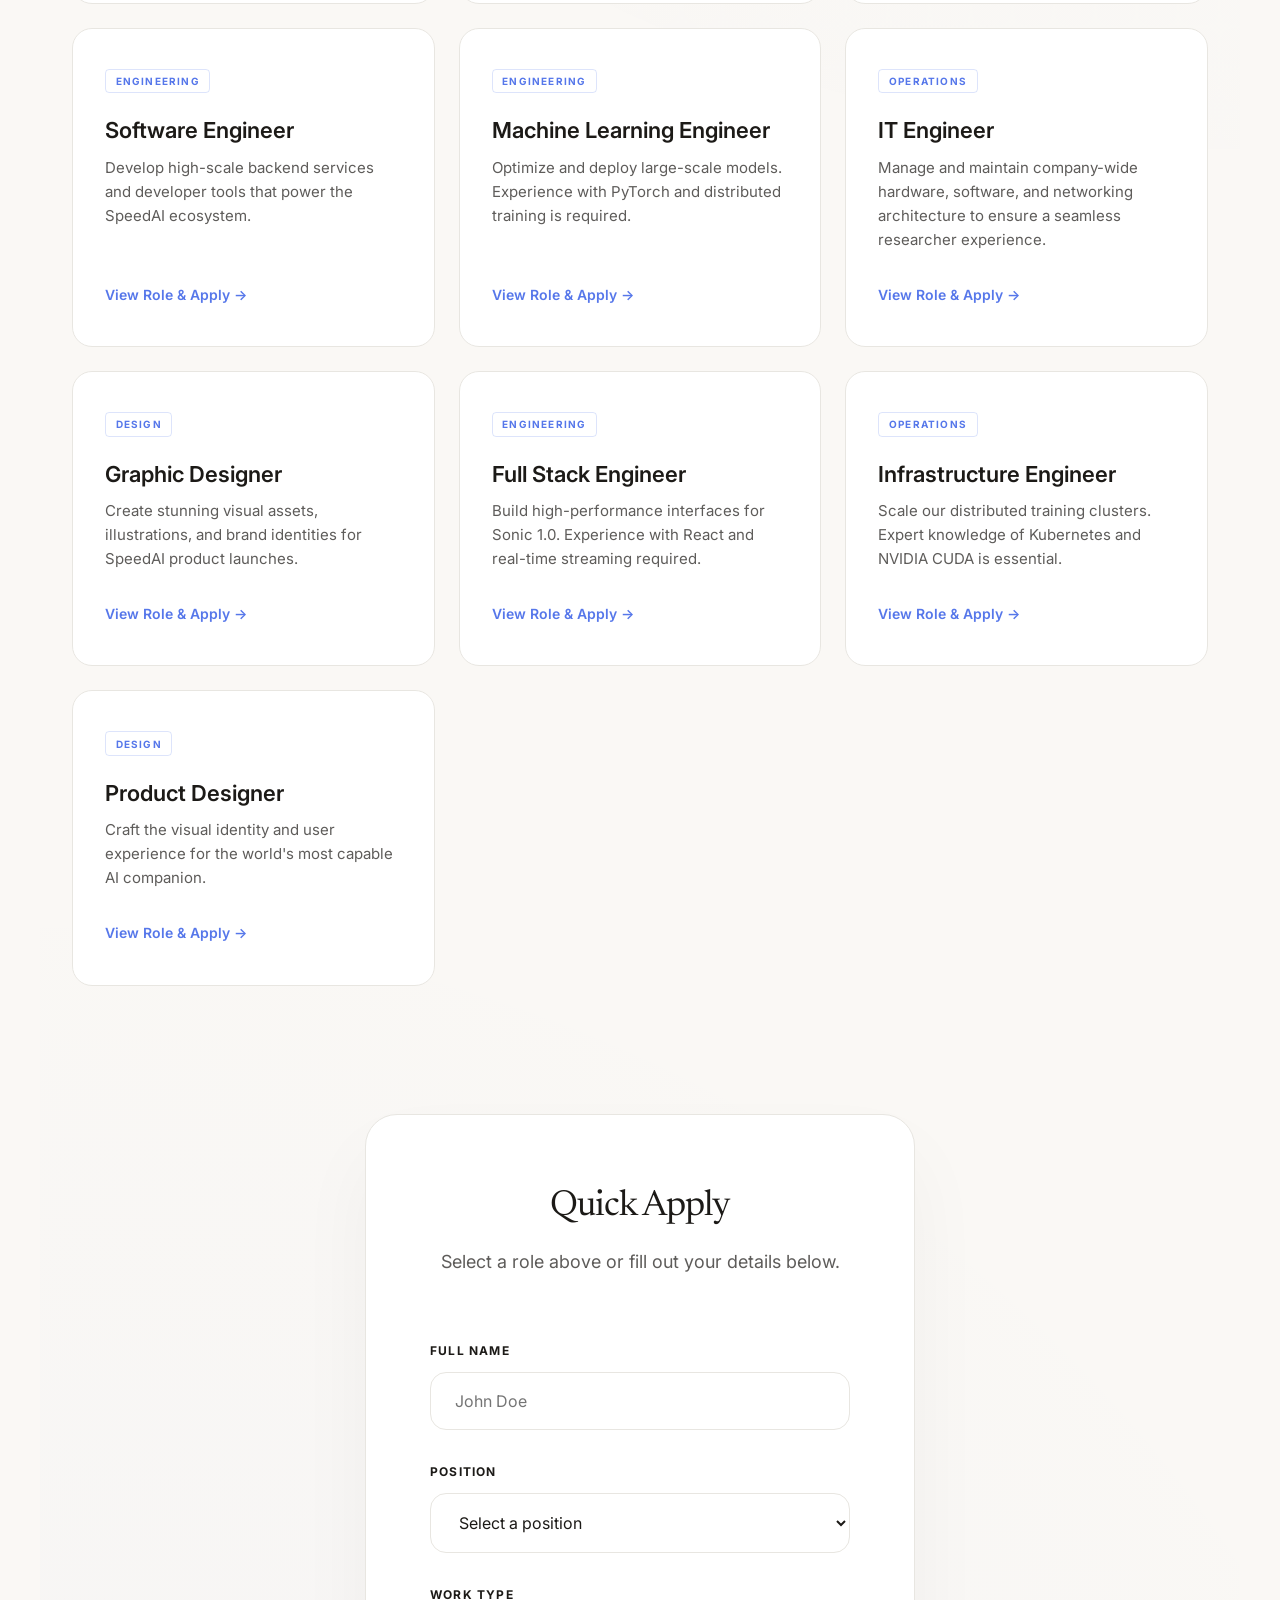
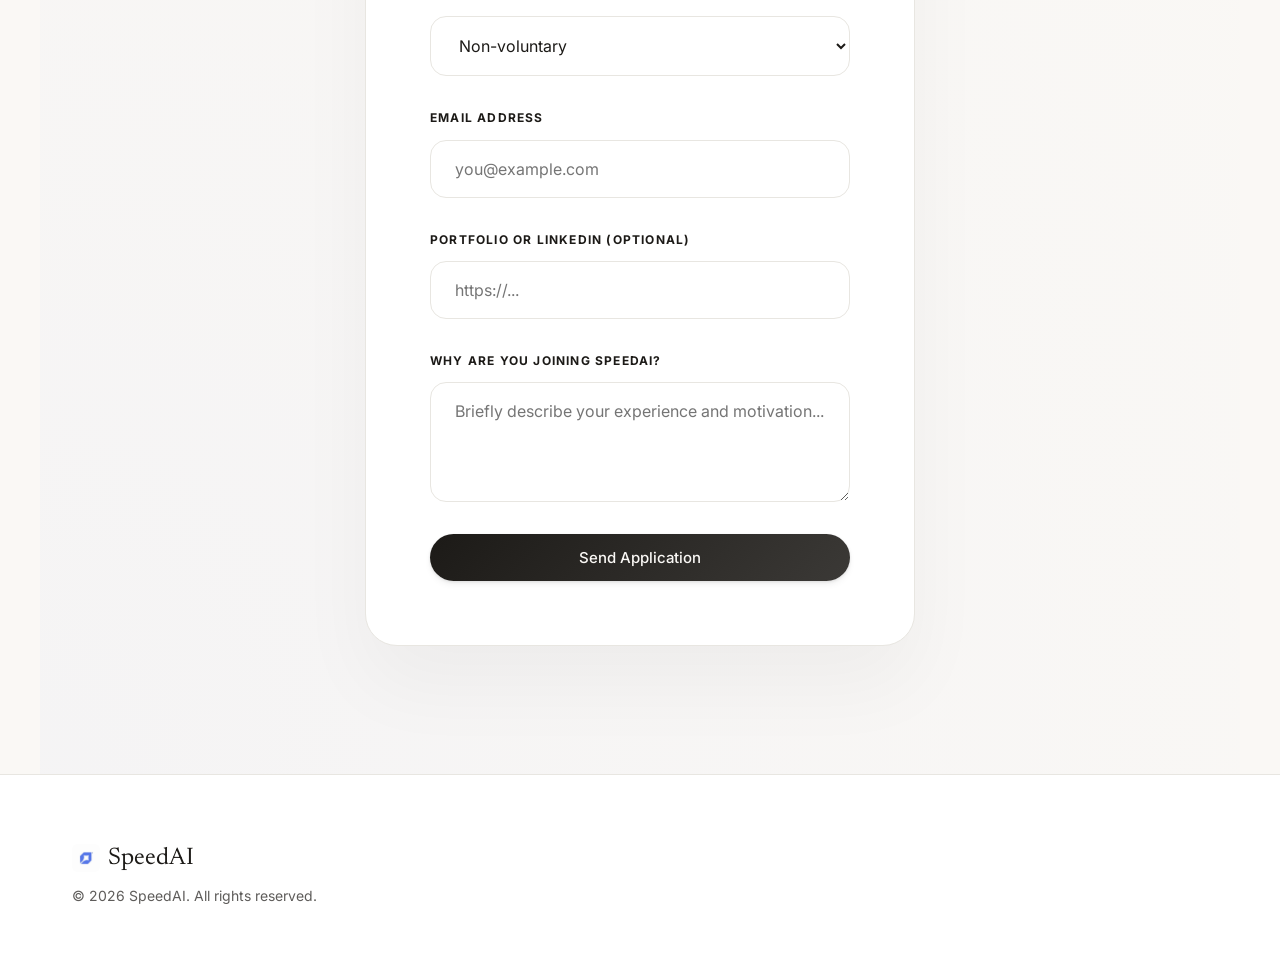
==== commit 6db2352f: "Update installers: add Windows .exe, update .pkg, update downloads page and install script" ====
--- a/index.html
+++ b/index.html
@@ -44,9 +44,7 @@
                     <a href="assets/Sonic_1_0_Research_Whitepaper.pdf" target="_blank" class="btn btn-secondary">Read
                         the paper</a>
                 </div>
-                <div class="hero-availability">
-                    Currently for MacOS. Windows and Linux coming soon.
-                </div>
+
             </div>
             <div class="hero-image-container fade-in-up delay-1">
                 <img src="assets/sonic-brain.jpg" alt="Colorful brain visualization of Sonic 1.0 AI" class="hero-image">
--- a/style.css
+++ b/style.css
@@ -181,25 +181,37 @@
 }
 
 .btn-primary {
-    background-color: var(--btn-primary-bg);
+    background: linear-gradient(135deg, #1C1A17 0%, #3B3936 100%);
     color: var(--btn-primary-text);
+    box-shadow: 0 4px 6px rgba(0, 0, 0, 0.05), 0 1px 3px rgba(0, 0, 0, 0.1);
 }
 
 .btn-primary:hover {
-    background-color: var(--btn-hover-bg);
-    transform: translateY(-2px);
-    box-shadow: 0 4px 12px rgba(0, 0, 0, 0.1);
+    background: linear-gradient(135deg, #2D2B28 0%, #4D4B48 100%);
+    transform: translateY(-2px) scale(1.02);
+    box-shadow: 0 20px 40px rgba(0, 0, 0, 0.1), 0 0 0 4px rgba(28, 26, 23, 0.05);
+}
+
+.btn-primary:active {
+    transform: translateY(0) scale(0.98);
 }
 
 .btn-secondary {
     background-color: var(--btn-secondary-bg);
     color: var(--btn-secondary-text);
     border: 1px solid var(--border-color);
+    backdrop-filter: blur(4px);
 }
 
 .btn-secondary:hover {
     border-color: var(--text-color);
-    background-color: rgba(0, 0, 0, 0.03);
+    background-color: rgba(0, 0, 0, 0.04);
+    transform: translateY(-2px);
+    box-shadow: 0 10px 20px rgba(0, 0, 0, 0.02);
+}
+
+.btn-secondary:active {
+    transform: translateY(0) scale(0.98);
 }
 
 /* Hero Image Visualization */
